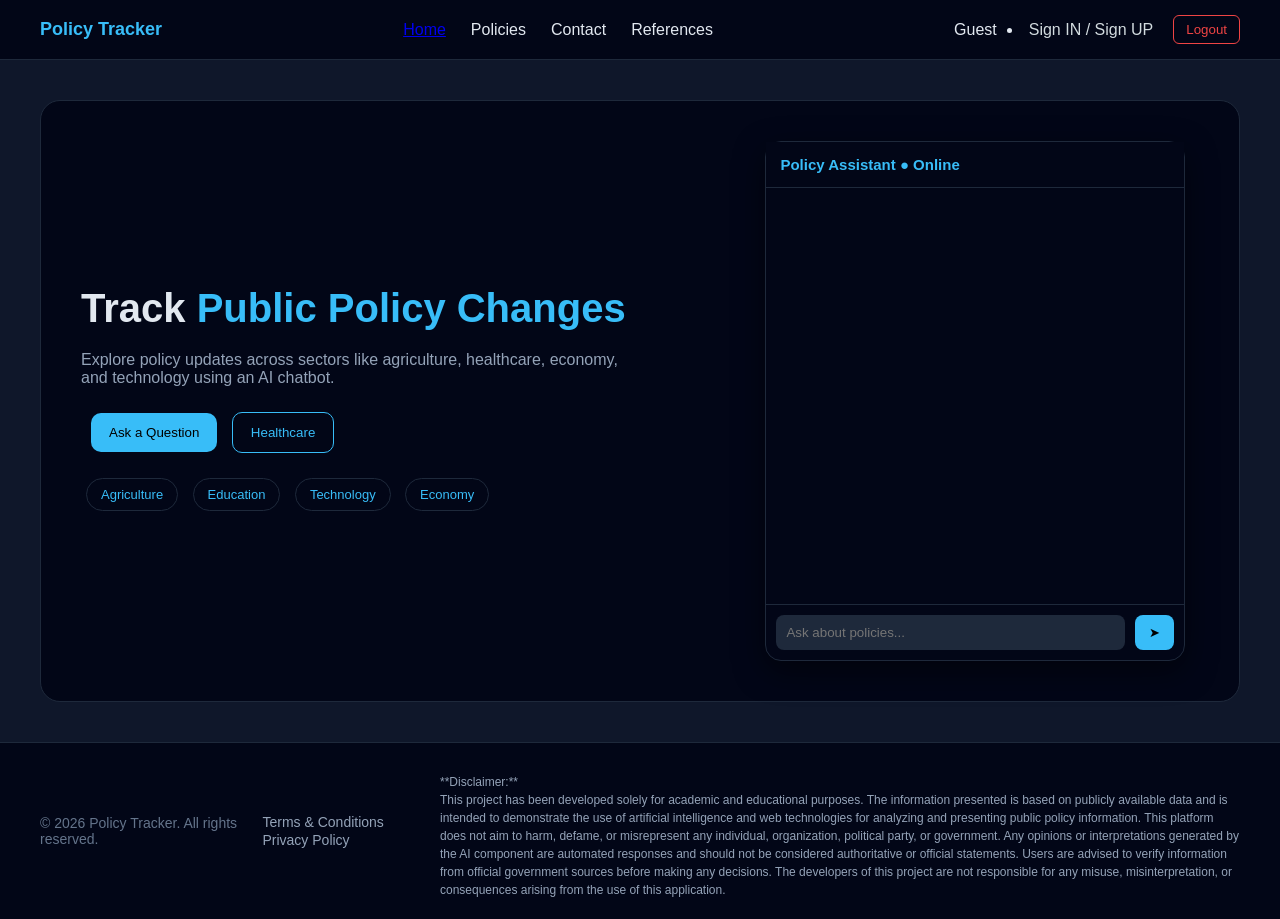
==== frontend/index.html @ f4ffaf3b "Initial commit - AI Policy Tracker" ====
<!DOCTYPE html>

<html lang="en">

<head>
    <meta charset="UTF-8">
    <title>Policy Tracker</title>
    <link rel="stylesheet" href="style.css">
</head>

<body>

    <!-- NAVBAR -->

    <nav class="navbar">
        <div class="logo">Policy Tracker</div>


        <ul class="nav-links">
            <li class="active"><a href="index.html">Home</a></li>
            <li onclick="sendCategory('all')">Policies</li>
            <li onclick="goToContact()">Contact</li>
            <li onclick="goToReferences()">References</li>
        </ul>

        <div class="nav-right">
            <span id="username">Guest</span>
            <li id="loginLink"><a href="login.html">Sign IN / Sign UP</a></li>
            <button onclick="logout()" class="logout-btn">Logout</button>
        </div>


    </nav>

    <!-- HERO WRAPPER -->

    <div class="hero-wrapper">


        <section class="hero">

            <!-- LEFT -->
            <div class="hero-left">
                <h1>
                    Track <span>Public Policy Changes</span>
                </h1>

                <p>
                    Explore policy updates across sectors like agriculture,
                    healthcare, economy, and technology using an AI chatbot.
                </p>

                <div class="hero-buttons">
                    <button onclick="focusInput()" class="primary-btn">
                        Ask a Question
                    </button>

                    <button onclick="sendCategory('healthcare')" class="secondary-btn">
                        Healthcare
                    </button>
                </div>

                <div class="quick-topics">
                    <span onclick="sendCategory('agriculture')">Agriculture</span>
                    <span onclick="sendCategory('education')">Education</span>
                    <span onclick="sendCategory('technology')">Technology</span>
                    <span onclick="sendCategory('economy')">Economy</span>
                </div>
            </div>

            <!-- RIGHT CHAT -->
            <div class="hero-right">

                <div class="container">

                    <div class="header">
                        Policy Assistant ● Online
                    </div>

                    <div id="chatbox"></div>

                    <div class="input-area">
                        <input type="text" id="userInput" placeholder="Ask about policies...">
                        <button onclick="sendMessage()">➤</button>
                    </div>

                </div>

            </div>

        </section>


    </div>

    <script src="script.js"></script>
    <footer class="footer">
        <div class="footer-content">


            <p class="copyright">
                © 2026 Policy Tracker. All rights reserved.
            </p>

            <div class="footer-links">
                <a href="terms.html">Terms & Conditions</a>
                <a href="privacy.html">Privacy Policy</a>
            </div>
            <p class="disclaimer">
                **Disclaimer:**<br>
This project has been developed solely for academic and educational purposes. The information presented is based on publicly available data and is intended to demonstrate the use of artificial intelligence and web technologies for analyzing and presenting public policy information.

This platform does not aim to harm, defame, or misrepresent any individual, organization, political party, or government. Any opinions or interpretations generated by the AI component are automated responses and should not be considered authoritative or official statements.

Users are advised to verify information from official government sources before making any decisions. The developers of this project are not responsible for any misuse, misinterpretation, or consequences arising from the use of this application.

            </p>

        </div>


    </footer>

</body>

</html>
---- frontend/style.css ----
/* RESET */

* {
  margin: 0;
  padding: 0;
  box-sizing: border-box;
  }

/* BODY */
body {
font-family: Arial, sans-serif;
background: #0f172a;
color: #e2e8f0;
min-height: 100vh;
}

/* ================= NAVBAR ================= */

.navbar {
display: flex;
justify-content: space-between;
align-items: center;
padding: 15px 40px;
background: #020617;
border-bottom: 1px solid #1e293b;
}

.logo {
font-size: 18px;
font-weight: bold;
color: #38bdf8;
}

/* NAV LINKS */

.nav-links {
list-style: none;
display: flex;
gap: 25px;
}

.nav-links li {
cursor: pointer;
transition: 0.2s;
}

.nav-links li:hover {
color: #38bdf8;
}

/* RIGHT SIDE */

.nav-right {
display: flex;
align-items: center;
gap: 10px;
}

/* LOGOUT */

.logout-btn {
border: 1px solid #ef4444;
background: transparent;
color: #ef4444;
padding: 6px 12px;
border-radius: 6px;
cursor: pointer;
}

.logout-btn:hover {
background: #ef4444;
color: white;
}

/* ================= HERO WRAPPER ================= */

.hero-wrapper {
max-width: 1200px;
margin: 40px auto;
padding: 40px;
border-radius: 20px;
background: #020617;
border: 1px solid #1e293b;
}

/* ================= HERO ================= */

.hero {
display: flex;
justify-content: space-between;
align-items: center;
gap: 60px;
flex-wrap: wrap;
}

/* LEFT */

.hero-left {
width: 50%;
}

.hero-left h1 {
font-size: 40px;
margin-bottom: 20px;
}

.hero-left span {
color: #38bdf8;
}

.hero-left p {
color: #94a3b8;
margin-bottom: 25px;
}

/* BUTTONS */

.hero-buttons {
margin-bottom: 20px;
}

.primary-btn {
background: #38bdf8;
color: black;
padding: 12px 18px;
border-radius: 10px;
border: none;
cursor: pointer;
transition: 0.2s;
}

.primary-btn:hover {
background: #0ea5e9;
}

.secondary-btn {
background: transparent;
border: 1px solid #38bdf8;
color: #38bdf8;
padding: 12px 18px;
border-radius: 10px;
margin-left: 10px;
cursor: pointer;
}

.secondary-btn:hover {
background: #38bdf8;
color: black;
}

/* QUICK TOPICS */

.quick-topics span {
display: inline-block;
margin: 5px;
padding: 8px 14px;
background: #020617;
border: 1px solid #1e293b;
border-radius: 20px;
cursor: pointer;
font-size: 13px;
transition: 0.2s;
}

.quick-topics span:hover {
background: #38bdf8;
color: black;
}

/* ================= CHAT ================= */

.hero-right {
width: 40%;
display: flex;
justify-content: center;
}

/* CHAT BOX */

.container {
width: 100%;
max-width: 420px;
height: 520px;
background: #020617;
border-radius: 16px;
display: flex;
flex-direction: column;
border: 1px solid #1e293b;
box-shadow: 0 10px 30px rgba(0,0,0,0.5);
}

/* HEADER */

.header {
background: #020617;
color: #38bdf8;
padding: 14px;
font-size: 15px;
font-weight: bold;
border-bottom: 1px solid #1e293b;
}

/* CHAT BODY */

#chatbox {
flex: 1;
padding: 15px;
overflow-y: auto;
display: flex;
flex-direction: column;
}

/* MESSAGES */

.message {
margin: 10px 0;
padding: 12px;
border-radius: 14px;
max-width: 75%;
font-size: 14px;
}

.user {
background: #38bdf8;
color: black;
align-self: flex-end;
}

.bot {
background: #1e293b;
color: #e2e8f0;
align-self: flex-start;
}

/* INPUT */

.input-area {
display: flex;
padding: 10px;
border-top: 1px solid #1e293b;
}

input {
flex: 1;
padding: 10px;
border: none;
outline: none;
border-radius: 8px;
background: #1e293b;
color: white;
}

button {
margin-left: 10px;
padding: 10px 14px;
background: #38bdf8;
color: black;
border: none;
border-radius: 8px;
cursor: pointer;
}

button:hover {
background: #0ea5e9;
}

/* SCROLLBAR */

#chatbox::-webkit-scrollbar {
width: 6px;
}

#chatbox::-webkit-scrollbar-thumb {
background: #334155;
border-radius: 10px;
}

#loginLink a {
color: #d2dbdf;
text-decoration: none;
}

/* ================= RESPONSIVE ================= */

@media (max-width: 900px) {
.hero-left,
.hero-right {
width: 100%;
}


.hero {
    flex-direction: column;
    text-align: center;
}


}
.footer {
margin-top: 40px;
padding: 20px 40px;
background: #020617;
border-top: 1px solid #1e293b;
}

.footer-content {
display: flex;
justify-content: space-between;
align-items: center;
max-width: 1200px;
margin: auto;
}

.footer-links a {
margin-left: 20px;
text-decoration: none;
color: #94a3b8;
font-size: 14px;
transition: 0.2s;
}

.footer-links a:hover {
color: #38bdf8;
}

.copyright {
font-size: 14px;
color: #64748b;
}

.disclaimer {
    font-size: 12px;
    color: #94a3b8;
    margin-top: 10px;
    line-height: 1.5;
    max-width: 800px;
}
.privacy-text {
    font-size: 14px;
    color: #94a3b8;
    line-height: 1.6;
    margin-top: 10px;
}
.terms-text {
    font-size: 14px;
    color: #94a3b8;
    line-height: 1.6;
    margin-top: 10px;
}
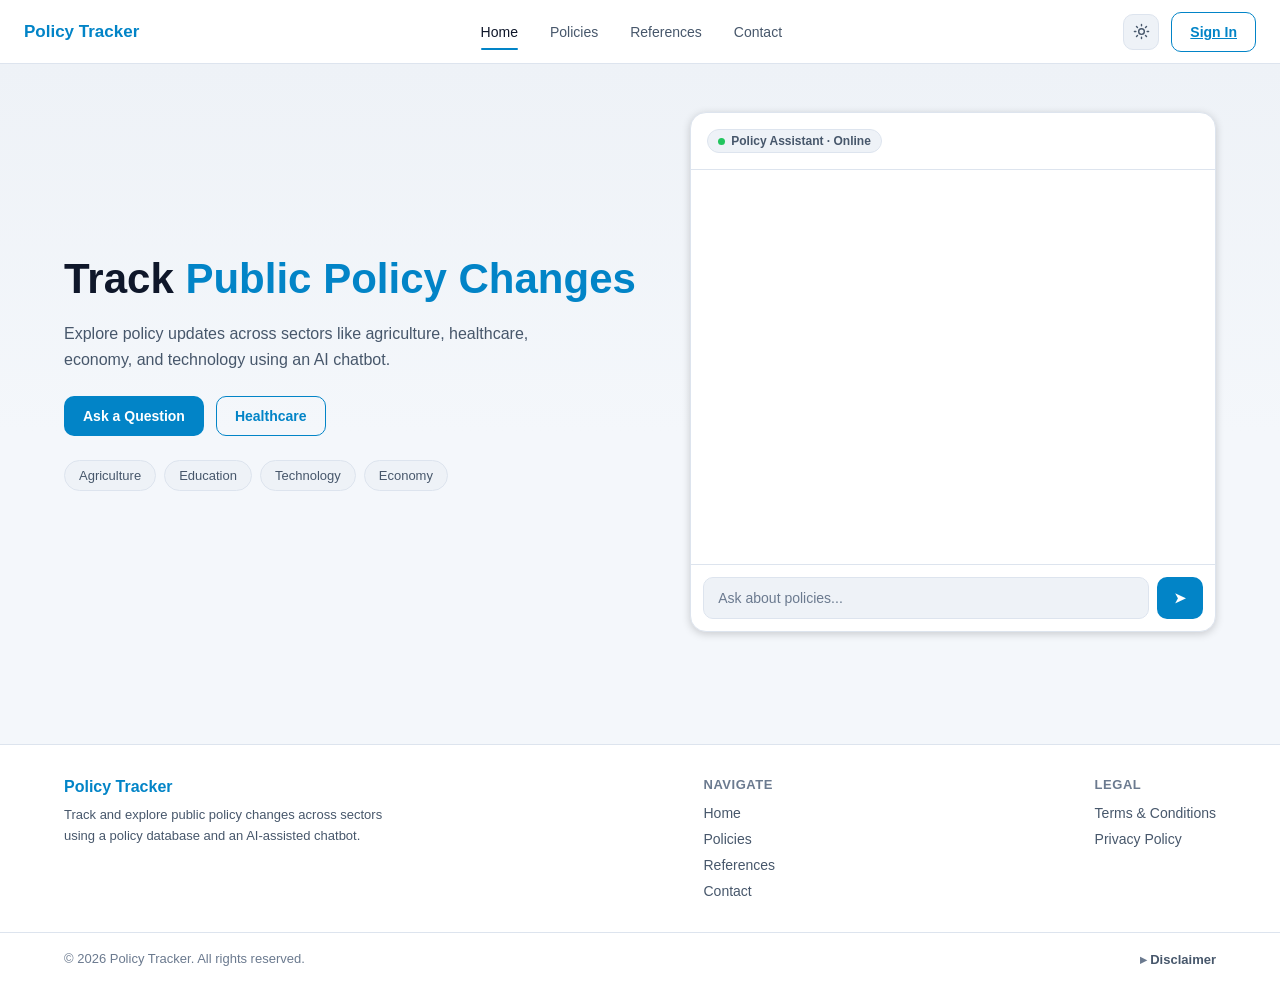
==== commit 8a10bfd9: "feat: unify frontend layout and theme" ====
--- a/frontend/index.html
+++ b/frontend/index.html
@@ -1,126 +1,94 @@
 <!DOCTYPE html>
-
 <html lang="en">
 
 <head>
     <meta charset="UTF-8">
+    <meta name="viewport" content="width=device-width, initial-scale=1.0">
     <title>Policy Tracker</title>
+    <!-- Prevents a flash of the wrong theme before shared.js runs -->
+    <script>
+        (function () {
+            try {
+                var t = localStorage.getItem('theme');
+                if (t !== 'light' && t !== 'dark') {
+                    t = (window.matchMedia && window.matchMedia('(prefers-color-scheme: light)').matches) ? 'light' : 'dark';
+                }
+                document.documentElement.setAttribute('data-theme', t);
+            } catch (e) {
+                document.documentElement.setAttribute('data-theme', 'dark');
+            }
+        })();
+    </script>
+    <link rel="stylesheet" href="shared/shared.css">
     <link rel="stylesheet" href="style.css">
 </head>
 
-<body>
+<body data-page="home" data-header="full">
 
-    <!-- NAVBAR -->
+    <div id="app-header"></div>
 
-    <nav class="navbar">
-        <div class="logo">Policy Tracker</div>
+    <main>
+        <div class="hero-wrapper">
+            <section class="hero page-container">
 
+                <!-- LEFT -->
+                <div class="hero-left">
+                    <h1>
+                        Track <span>Public Policy Changes</span>
+                    </h1>
 
-        <ul class="nav-links">
-            <li class="active"><a href="index.html">Home</a></li>
-            <li onclick="sendCategory('all')">Policies</li>
-            <li onclick="goToContact()">Contact</li>
-            <li onclick="goToReferences()">References</li>
-        </ul>
+                    <p>
+                        Explore policy updates across sectors like agriculture,
+                        healthcare, economy, and technology using an AI chatbot.
+                    </p>
 
-        <div class="nav-right">
-            <span id="username">Guest</span>
-            <li id="loginLink"><a href="login.html">Sign IN / Sign UP</a></li>
-            <button onclick="logout()" class="logout-btn">Logout</button>
-        </div>
+                    <div class="hero-buttons">
+                        <button onclick="focusInput()" class="btn btn-primary">
+                            Ask a Question
+                        </button>
 
+                        <button onclick="sendCategory('healthcare')" class="btn btn-secondary">
+                            Healthcare
+                        </button>
+                    </div>
 
-    </nav>
-
-    <!-- HERO WRAPPER -->
-
-    <div class="hero-wrapper">
-
-
-        <section class="hero">
-
-            <!-- LEFT -->
-            <div class="hero-left">
-                <h1>
-                    Track <span>Public Policy Changes</span>
-                </h1>
-
-                <p>
-                    Explore policy updates across sectors like agriculture,
-                    healthcare, economy, and technology using an AI chatbot.
-                </p>
-
-                <div class="hero-buttons">
-                    <button onclick="focusInput()" class="primary-btn">
-                        Ask a Question
-                    </button>
-
-                    <button onclick="sendCategory('healthcare')" class="secondary-btn">
-                        Healthcare
-                    </button>
+                    <div class="quick-topics">
+                        <span onclick="sendCategory('agriculture')">Agriculture</span>
+                        <span onclick="sendCategory('education')">Education</span>
+                        <span onclick="sendCategory('technology')">Technology</span>
+                        <span onclick="sendCategory('economy')">Economy</span>
+                    </div>
                 </div>
 
-                <div class="quick-topics">
-                    <span onclick="sendCategory('agriculture')">Agriculture</span>
-                    <span onclick="sendCategory('education')">Education</span>
-                    <span onclick="sendCategory('technology')">Technology</span>
-                    <span onclick="sendCategory('economy')">Economy</span>
-                </div>
-            </div>
+                <!-- RIGHT CHAT -->
+                <div class="hero-right">
 
-            <!-- RIGHT CHAT -->
-            <div class="hero-right">
+                    <div class="chat-card card">
 
-                <div class="container">
+                        <div class="chat-card__header">
+                            <span class="badge"><span class="badge-dot"></span>Policy Assistant · Online</span>
+                        </div>
 
-                    <div class="header">
-                        Policy Assistant ● Online
-                    </div>
+                        <div id="chatbox"></div>
 
-                    <div id="chatbox"></div>
+                        <div class="input-area">
+                            <input type="text" id="userInput" placeholder="Ask about policies...">
+                            <button onclick="sendMessage()" class="btn btn-primary" aria-label="Send message">➤</button>
+                        </div>
 
-                    <div class="input-area">
-                        <input type="text" id="userInput" placeholder="Ask about policies...">
-                        <button onclick="sendMessage()">➤</button>
                     </div>
 
                 </div>
 
-            </div>
+            </section>
+        </div>
+    </main>
 
-        </section>
+    <div id="app-footer"></div>
 
-
-    </div>
-
+    <script src="shared/shared.js"></script>
     <script src="script.js"></script>
-    <footer class="footer">
-        <div class="footer-content">
-
-
-            <p class="copyright">
-                © 2026 Policy Tracker. All rights reserved.
-            </p>
-
-            <div class="footer-links">
-                <a href="terms.html">Terms & Conditions</a>
-                <a href="privacy.html">Privacy Policy</a>
-            </div>
-            <p class="disclaimer">
-                **Disclaimer:**<br>
-This project has been developed solely for academic and educational purposes. The information presented is based on publicly available data and is intended to demonstrate the use of artificial intelligence and web technologies for analyzing and presenting public policy information.
-
-This platform does not aim to harm, defame, or misrepresent any individual, organization, political party, or government. Any opinions or interpretations generated by the AI component are automated responses and should not be considered authoritative or official statements.
-
-Users are advised to verify information from official government sources before making any decisions. The developers of this project are not responsible for any misuse, misinterpretation, or consequences arising from the use of this application.
-
-            </p>
-
-        </div>
-
-
-    </footer>
 
 </body>
 
-</html>+</html>
--- a/frontend/shared/shared.css
+++ b/frontend/shared/shared.css
@@ -0,0 +1,666 @@
+/* ==========================================================================
+   POLICY TRACKER — SHARED DESIGN SYSTEM
+   Tokens, reset, typography, base components, header, footer, theme,
+   and responsive rules used by every page in the app shell.
+   ========================================================================== */
+
+/* --------------------------------------------------------------------------
+   1. DESIGN TOKENS
+   Dark is the default/primary identity (preserves the existing app look).
+   Light is a deliberately designed counterpart, not an inversion.
+   -------------------------------------------------------------------------- */
+
+:root {
+  --font-sans: -apple-system, BlinkMacSystemFont, "Segoe UI", Roboto, Arial, sans-serif;
+
+  --space-1: 4px;
+  --space-2: 8px;
+  --space-3: 12px;
+  --space-4: 16px;
+  --space-5: 24px;
+  --space-6: 32px;
+  --space-7: 48px;
+  --space-8: 64px;
+
+  --radius-sm: 6px;
+  --radius-md: 10px;
+  --radius-lg: 16px;
+  --radius-pill: 999px;
+
+  --shadow-sm: 0 2px 8px rgba(0, 0, 0, 0.18);
+  --shadow-md: 0 10px 30px rgba(0, 0, 0, 0.35);
+
+  --transition-fast: 0.15s ease;
+  --transition-base: 0.2s ease;
+
+  --header-height: 64px;
+
+  /* accent family shared by both themes */
+  --accent-h: 199; /* hue anchor for the cyan/blue accent family */
+}
+
+/* DARK THEME (default) */
+:root,
+[data-theme="dark"] {
+  --bg: #0f172a;
+  --surface: #020617;
+  --surface-secondary: #1e293b;
+  --surface-hover: #16213b;
+  --text: #e2e8f0;
+  --text-secondary: #94a3b8;
+  --text-muted: #64748b;
+  --border: #1e293b;
+  --border-strong: #334155;
+  --accent: #38bdf8;
+  --accent-hover: #0ea5e9;
+  --accent-contrast: #04121c;
+  --danger: #ef4444;
+  --danger-hover: #dc2626;
+  --overlay: rgba(2, 6, 23, 0.65);
+  --scrollbar-thumb: #334155;
+}
+
+/* LIGHT THEME */
+[data-theme="light"] {
+  --bg: #f4f7fb;
+  --surface: #ffffff;
+  --surface-secondary: #eef2f7;
+  --surface-hover: #e5ebf3;
+  --text: #0f172a;
+  --text-secondary: #47576b;
+  --text-muted: #6b7a8f;
+  --border: #dde4ee;
+  --border-strong: #c6d0dd;
+  --accent: #0284c7;
+  --accent-hover: #0369a1;
+  --accent-contrast: #ffffff;
+  --danger: #dc2626;
+  --danger-hover: #b91c1c;
+  --overlay: rgba(15, 23, 42, 0.35);
+  --scrollbar-thumb: #c6d0dd;
+}
+
+/* --------------------------------------------------------------------------
+   2. RESET
+   -------------------------------------------------------------------------- */
+
+*,
+*::before,
+*::after {
+  margin: 0;
+  padding: 0;
+  box-sizing: border-box;
+}
+
+html {
+  -webkit-text-size-adjust: 100%;
+}
+
+body {
+  font-family: var(--font-sans);
+  background: var(--bg);
+  color: var(--text);
+  min-height: 100vh;
+  display: flex;
+  flex-direction: column;
+  transition: background var(--transition-base), color var(--transition-base);
+  overflow-x: hidden;
+}
+
+main {
+  flex: 1;
+  width: 100%;
+}
+
+img {
+  max-width: 100%;
+  display: block;
+}
+
+a {
+  color: inherit;
+}
+
+ul {
+  list-style: none;
+}
+
+button {
+  font-family: inherit;
+}
+
+/* --------------------------------------------------------------------------
+   3. TYPOGRAPHY
+   -------------------------------------------------------------------------- */
+
+h1, h2, h3, h4 {
+  font-weight: 700;
+  line-height: 1.25;
+  color: var(--text);
+}
+
+h1 { font-size: clamp(28px, 4vw, 42px); }
+h2 { font-size: clamp(22px, 3vw, 28px); }
+h3 { font-size: 18px; margin-bottom: var(--space-2); }
+
+p {
+  color: var(--text-secondary);
+  line-height: 1.6;
+}
+
+.text-muted {
+  color: var(--text-muted);
+}
+
+/* --------------------------------------------------------------------------
+   4. FOCUS STATES (accessibility)
+   -------------------------------------------------------------------------- */
+
+a:focus-visible,
+button:focus-visible,
+input:focus-visible,
+select:focus-visible,
+[tabindex]:focus-visible {
+  outline: 2px solid var(--accent);
+  outline-offset: 2px;
+  border-radius: var(--radius-sm);
+}
+
+/* --------------------------------------------------------------------------
+   5. BUTTONS
+   -------------------------------------------------------------------------- */
+
+.btn {
+  display: inline-flex;
+  align-items: center;
+  justify-content: center;
+  gap: var(--space-2);
+  padding: 11px 18px;
+  border-radius: var(--radius-md);
+  border: 1px solid transparent;
+  font-size: 14px;
+  font-weight: 600;
+  cursor: pointer;
+  transition: background var(--transition-fast), color var(--transition-fast),
+    border-color var(--transition-fast), transform var(--transition-fast);
+  white-space: nowrap;
+}
+
+.btn:active {
+  transform: translateY(1px);
+}
+
+.btn-primary {
+  background: var(--accent);
+  color: var(--accent-contrast);
+}
+
+.btn-primary:hover {
+  background: var(--accent-hover);
+}
+
+.btn-secondary {
+  background: transparent;
+  border-color: var(--accent);
+  color: var(--accent);
+}
+
+.btn-secondary:hover {
+  background: var(--accent);
+  color: var(--accent-contrast);
+}
+
+.btn-ghost {
+  background: transparent;
+  color: var(--text-secondary);
+  border-color: var(--border);
+}
+
+.btn-ghost:hover {
+  color: var(--text);
+  border-color: var(--border-strong);
+  background: var(--surface-secondary);
+}
+
+.btn-danger {
+  background: transparent;
+  border-color: var(--danger);
+  color: var(--danger);
+}
+
+.btn-danger:hover {
+  background: var(--danger);
+  color: white;
+}
+
+.btn-block {
+  width: 100%;
+}
+
+/* --------------------------------------------------------------------------
+   6. INPUTS / FORMS
+   -------------------------------------------------------------------------- */
+
+.field {
+  display: flex;
+  flex-direction: column;
+  gap: var(--space-2);
+  margin-bottom: var(--space-4);
+  text-align: left;
+}
+
+.field label {
+  font-size: 13px;
+  font-weight: 600;
+  color: var(--text-secondary);
+}
+
+input[type="text"],
+input[type="email"],
+input[type="password"],
+input[type="search"],
+select,
+textarea {
+  width: 100%;
+  padding: 12px 14px;
+  border-radius: var(--radius-md);
+  border: 1px solid var(--border);
+  background: var(--surface-secondary);
+  color: var(--text);
+  font-size: 14px;
+  font-family: inherit;
+  transition: border-color var(--transition-fast), background var(--transition-fast);
+}
+
+input::placeholder {
+  color: var(--text-muted);
+}
+
+input:focus,
+select:focus,
+textarea:focus {
+  outline: none;
+  border-color: var(--accent);
+}
+
+.form-status {
+  font-size: 13px;
+  color: var(--text-secondary);
+  min-height: 18px;
+}
+
+/* --------------------------------------------------------------------------
+   7. CARDS
+   -------------------------------------------------------------------------- */
+
+.card {
+  background: var(--surface);
+  border: 1px solid var(--border);
+  border-radius: var(--radius-lg);
+  box-shadow: var(--shadow-sm);
+}
+
+/* --------------------------------------------------------------------------
+   8. BADGES / STATUS
+   -------------------------------------------------------------------------- */
+
+.badge {
+  display: inline-flex;
+  align-items: center;
+  gap: 6px;
+  padding: 4px 10px;
+  border-radius: var(--radius-pill);
+  font-size: 12px;
+  font-weight: 600;
+  background: var(--surface-secondary);
+  color: var(--text-secondary);
+  border: 1px solid var(--border);
+}
+
+.badge-dot {
+  width: 7px;
+  height: 7px;
+  border-radius: 50%;
+  background: #22c55e;
+  flex-shrink: 0;
+}
+
+/* --------------------------------------------------------------------------
+   9. LAYOUT / CONTAINER
+   -------------------------------------------------------------------------- */
+
+.page-container {
+  width: 100%;
+  max-width: 1200px;
+  margin: 0 auto;
+  padding: var(--space-6) var(--space-5);
+}
+
+/* --------------------------------------------------------------------------
+   10. GLOBAL HEADER
+   -------------------------------------------------------------------------- */
+
+.app-header {
+  position: sticky;
+  top: 0;
+  z-index: 100;
+  display: flex;
+  align-items: center;
+  justify-content: space-between;
+  gap: var(--space-4);
+  height: var(--header-height);
+  padding: 0 var(--space-5);
+  background: var(--surface);
+  border-bottom: 1px solid var(--border);
+}
+
+.app-header__logo {
+  display: flex;
+  align-items: center;
+  gap: var(--space-2);
+  font-size: 17px;
+  font-weight: 700;
+  color: var(--accent);
+  text-decoration: none;
+  flex-shrink: 0;
+}
+
+.app-header__nav {
+  display: flex;
+  align-items: center;
+  gap: var(--space-6);
+}
+
+.app-header__nav a {
+  position: relative;
+  font-size: 14px;
+  font-weight: 500;
+  color: var(--text-secondary);
+  text-decoration: none;
+  padding: var(--space-2) 0;
+  transition: color var(--transition-fast);
+}
+
+.app-header__nav a:hover {
+  color: var(--text);
+}
+
+.app-header__nav a.is-active {
+  color: var(--text);
+}
+
+.app-header__nav a.is-active::after {
+  content: "";
+  position: absolute;
+  left: 0;
+  right: 0;
+  bottom: -2px;
+  height: 2px;
+  border-radius: var(--radius-pill);
+  background: var(--accent);
+}
+
+.app-header__right {
+  display: flex;
+  align-items: center;
+  gap: var(--space-3);
+  flex-shrink: 0;
+}
+
+.theme-toggle {
+  display: inline-flex;
+  align-items: center;
+  justify-content: center;
+  width: 36px;
+  height: 36px;
+  border-radius: var(--radius-md);
+  border: 1px solid var(--border);
+  background: var(--surface-secondary);
+  color: var(--text-secondary);
+  cursor: pointer;
+  transition: color var(--transition-fast), border-color var(--transition-fast);
+}
+
+.theme-toggle:hover {
+  color: var(--text);
+  border-color: var(--border-strong);
+}
+
+.theme-toggle svg {
+  width: 17px;
+  height: 17px;
+}
+
+.theme-toggle .icon-sun { display: none; }
+.theme-toggle .icon-moon { display: block; }
+[data-theme="light"] .theme-toggle .icon-sun { display: block; }
+[data-theme="light"] .theme-toggle .icon-moon { display: none; }
+
+.app-header__account {
+  display: flex;
+  align-items: center;
+  gap: var(--space-3);
+}
+
+.app-header__username {
+  font-size: 14px;
+  font-weight: 600;
+  color: var(--text);
+  max-width: 140px;
+  overflow: hidden;
+  text-overflow: ellipsis;
+  white-space: nowrap;
+}
+
+/* mobile menu toggle button (hidden on desktop) */
+.app-header__menu-btn {
+  display: none;
+  width: 36px;
+  height: 36px;
+  align-items: center;
+  justify-content: center;
+  border-radius: var(--radius-md);
+  border: 1px solid var(--border);
+  background: var(--surface-secondary);
+  color: var(--text);
+  cursor: pointer;
+}
+
+.app-header__menu-btn svg {
+  width: 18px;
+  height: 18px;
+}
+
+/* --------------------------------------------------------------------------
+   11. GLOBAL FOOTER
+   -------------------------------------------------------------------------- */
+
+.app-footer {
+  border-top: 1px solid var(--border);
+  background: var(--surface);
+  margin-top: var(--space-8);
+}
+
+.app-footer__inner {
+  max-width: 1200px;
+  margin: 0 auto;
+  padding: var(--space-6) var(--space-5);
+  display: flex;
+  flex-wrap: wrap;
+  justify-content: space-between;
+  gap: var(--space-6);
+}
+
+.app-footer__brand h4 {
+  color: var(--accent);
+  font-size: 16px;
+  margin-bottom: var(--space-2);
+}
+
+.app-footer__brand p {
+  max-width: 320px;
+  font-size: 13px;
+}
+
+.app-footer__col h5 {
+  font-size: 13px;
+  font-weight: 700;
+  text-transform: uppercase;
+  letter-spacing: 0.04em;
+  color: var(--text-muted);
+  margin-bottom: var(--space-3);
+}
+
+.app-footer__col ul {
+  display: flex;
+  flex-direction: column;
+  gap: var(--space-2);
+}
+
+.app-footer__col a {
+  font-size: 14px;
+  color: var(--text-secondary);
+  text-decoration: none;
+  transition: color var(--transition-fast);
+}
+
+.app-footer__col a:hover {
+  color: var(--accent);
+}
+
+.app-footer__bottom {
+  border-top: 1px solid var(--border);
+}
+
+.app-footer__bottom-inner {
+  max-width: 1200px;
+  margin: 0 auto;
+  padding: var(--space-4) var(--space-5);
+  display: flex;
+  flex-wrap: wrap;
+  align-items: center;
+  justify-content: space-between;
+  gap: var(--space-2);
+}
+
+.app-footer__copyright {
+  font-size: 13px;
+  color: var(--text-muted);
+}
+
+.app-footer__disclaimer {
+  font-size: 13px;
+}
+
+.app-footer__disclaimer summary {
+  cursor: pointer;
+  color: var(--text-secondary);
+  font-weight: 600;
+  list-style: none;
+}
+
+.app-footer__disclaimer summary::-webkit-details-marker {
+  display: none;
+}
+
+.app-footer__disclaimer summary:hover {
+  color: var(--accent);
+}
+
+.app-footer__disclaimer summary::before {
+  content: "▸ ";
+  color: var(--text-muted);
+}
+
+.app-footer__disclaimer[open] summary::before {
+  content: "▾ ";
+}
+
+.app-footer__disclaimer-text {
+  margin-top: var(--space-3);
+  font-size: 12px;
+  line-height: 1.6;
+  color: var(--text-muted);
+  max-width: 760px;
+  white-space: pre-line;
+}
+
+/* footer used on simplified/auth pages */
+.app-footer--simple .app-footer__inner {
+  padding-bottom: var(--space-4);
+}
+
+/* --------------------------------------------------------------------------
+   12. SIMPLIFIED (AUTH) HEADER
+   -------------------------------------------------------------------------- */
+
+.app-header--simple .app-header__nav {
+  display: none;
+}
+
+/* --------------------------------------------------------------------------
+   13. RESPONSIVE FOUNDATION
+   -------------------------------------------------------------------------- */
+
+@media (max-width: 900px) {
+  .app-header__nav {
+    position: fixed;
+    top: var(--header-height);
+    left: 0;
+    right: 0;
+    flex-direction: column;
+    align-items: flex-start;
+    gap: 0;
+    background: var(--surface);
+    border-bottom: 1px solid var(--border);
+    padding: var(--space-2) var(--space-5) var(--space-4);
+    transform: translateY(-8px);
+    opacity: 0;
+    pointer-events: none;
+    transition: transform var(--transition-base), opacity var(--transition-base);
+  }
+
+  .app-header__nav.is-open {
+    transform: translateY(0);
+    opacity: 1;
+    pointer-events: auto;
+  }
+
+  .app-header__nav a {
+    width: 100%;
+    padding: var(--space-3) 0;
+    border-bottom: 1px solid var(--border);
+  }
+
+  .app-header__nav a.is-active::after {
+    display: none;
+  }
+
+  .app-header__menu-btn {
+    display: inline-flex;
+  }
+
+  .app-header__username {
+    display: none;
+  }
+}
+
+@media (max-width: 640px) {
+  .app-header {
+    padding: 0 var(--space-4);
+  }
+
+  .page-container {
+    padding: var(--space-5) var(--space-4);
+  }
+
+  .app-footer__inner {
+    flex-direction: column;
+    gap: var(--space-5);
+  }
+
+  .app-footer__bottom-inner {
+    flex-direction: column;
+    align-items: flex-start;
+  }
+}
--- a/frontend/style.css
+++ b/frontend/style.css
@@ -1,349 +1,197 @@
-/* RESET */
+/* style.css — page-specific styles for index.html (hero + chatbot) and the
+   legal pages (terms.html / privacy.html). Relies on shared/shared.css for
+   tokens, reset, buttons, cards, header and footer. */
 
-* {
-  margin: 0;
-  padding: 0;
-  box-sizing: border-box;
-  }
+/* ---------------------------------------------------------------------
+   HOME — HERO
+   --------------------------------------------------------------------- */
 
-/* BODY */
-body {
-font-family: Arial, sans-serif;
-background: #0f172a;
-color: #e2e8f0;
-min-height: 100vh;
+.hero-wrapper {
+  background: linear-gradient(180deg, var(--surface-secondary) 0%, var(--bg) 60%);
 }
 
-/* ================= NAVBAR ================= */
-
-.navbar {
-display: flex;
-justify-content: space-between;
-align-items: center;
-padding: 15px 40px;
-background: #020617;
-border-bottom: 1px solid #1e293b;
-}
-
-.logo {
-font-size: 18px;
-font-weight: bold;
-color: #38bdf8;
-}
-
-/* NAV LINKS */
-
-.nav-links {
-list-style: none;
-display: flex;
-gap: 25px;
-}
-
-.nav-links li {
-cursor: pointer;
-transition: 0.2s;
-}
-
-.nav-links li:hover {
-color: #38bdf8;
-}
-
-/* RIGHT SIDE */
-
-.nav-right {
-display: flex;
-align-items: center;
-gap: 10px;
-}
-
-/* LOGOUT */
-
-.logout-btn {
-border: 1px solid #ef4444;
-background: transparent;
-color: #ef4444;
-padding: 6px 12px;
-border-radius: 6px;
-cursor: pointer;
-}
-
-.logout-btn:hover {
-background: #ef4444;
-color: white;
-}
-
-/* ================= HERO WRAPPER ================= */
-
-.hero-wrapper {
-max-width: 1200px;
-margin: 40px auto;
-padding: 40px;
-border-radius: 20px;
-background: #020617;
-border: 1px solid #1e293b;
-}
-
-/* ================= HERO ================= */
-
 .hero {
-display: flex;
-justify-content: space-between;
-align-items: center;
-gap: 60px;
-flex-wrap: wrap;
-}
-
-/* LEFT */
-
-.hero-left {
-width: 50%;
+  display: grid;
+  grid-template-columns: 1.1fr 1fr;
+  gap: var(--space-7);
+  align-items: center;
+  min-height: calc(100vh - var(--header-height) - 260px);
+  padding-top: var(--space-7);
+  padding-bottom: var(--space-7);
 }
 
 .hero-left h1 {
-font-size: 40px;
-margin-bottom: 20px;
+  margin-bottom: var(--space-4);
 }
 
-.hero-left span {
-color: #38bdf8;
+.hero-left h1 span {
+  color: var(--accent);
 }
 
-.hero-left p {
-color: #94a3b8;
-margin-bottom: 25px;
+.hero-left > p {
+  font-size: 16px;
+  max-width: 480px;
+  margin-bottom: var(--space-5);
 }
 
-/* BUTTONS */
-
 .hero-buttons {
-margin-bottom: 20px;
+  display: flex;
+  flex-wrap: wrap;
+  gap: var(--space-3);
+  margin-bottom: var(--space-5);
 }
 
-.primary-btn {
-background: #38bdf8;
-color: black;
-padding: 12px 18px;
-border-radius: 10px;
-border: none;
-cursor: pointer;
-transition: 0.2s;
+.quick-topics {
+  display: flex;
+  flex-wrap: wrap;
+  gap: var(--space-2);
 }
 
-.primary-btn:hover {
-background: #0ea5e9;
-}
-
-.secondary-btn {
-background: transparent;
-border: 1px solid #38bdf8;
-color: #38bdf8;
-padding: 12px 18px;
-border-radius: 10px;
-margin-left: 10px;
-cursor: pointer;
-}
-
-.secondary-btn:hover {
-background: #38bdf8;
-color: black;
-}
-
-/* QUICK TOPICS */
-
 .quick-topics span {
-display: inline-block;
-margin: 5px;
-padding: 8px 14px;
-background: #020617;
-border: 1px solid #1e293b;
-border-radius: 20px;
-cursor: pointer;
-font-size: 13px;
-transition: 0.2s;
+  padding: 7px 14px;
+  border-radius: var(--radius-pill);
+  background: var(--surface-secondary);
+  border: 1px solid var(--border);
+  color: var(--text-secondary);
+  font-size: 13px;
+  cursor: pointer;
+  transition: color var(--transition-fast), border-color var(--transition-fast);
 }
 
 .quick-topics span:hover {
-background: #38bdf8;
-color: black;
+  color: var(--accent);
+  border-color: var(--accent);
 }
 
-/* ================= CHAT ================= */
+/* ---------------------------------------------------------------------
+   HOME — CHAT CARD
+   --------------------------------------------------------------------- */
 
 .hero-right {
-width: 40%;
-display: flex;
-justify-content: center;
+  width: 100%;
 }
 
-/* CHAT BOX */
-
-.container {
-width: 100%;
-max-width: 420px;
-height: 520px;
-background: #020617;
-border-radius: 16px;
-display: flex;
-flex-direction: column;
-border: 1px solid #1e293b;
-box-shadow: 0 10px 30px rgba(0,0,0,0.5);
+.chat-card {
+  display: flex;
+  flex-direction: column;
+  height: 520px;
+  overflow: hidden;
 }
 
-/* HEADER */
-
-.header {
-background: #020617;
-color: #38bdf8;
-padding: 14px;
-font-size: 15px;
-font-weight: bold;
-border-bottom: 1px solid #1e293b;
+.chat-card__header {
+  padding: var(--space-4);
+  border-bottom: 1px solid var(--border);
 }
 
-/* CHAT BODY */
-
 #chatbox {
-flex: 1;
-padding: 15px;
-overflow-y: auto;
-display: flex;
-flex-direction: column;
+  flex: 1;
+  overflow-y: auto;
+  padding: var(--space-4);
+  display: flex;
+  flex-direction: column;
+  gap: var(--space-3);
 }
 
-/* MESSAGES */
-
-.message {
-margin: 10px 0;
-padding: 12px;
-border-radius: 14px;
-max-width: 75%;
-font-size: 14px;
+#chatbox .message {
+  max-width: 85%;
+  padding: 10px 14px;
+  border-radius: var(--radius-md);
+  font-size: 14px;
+  line-height: 1.5;
+  white-space: pre-wrap;
+  word-break: break-word;
 }
 
-.user {
-background: #38bdf8;
-color: black;
-align-self: flex-end;
+#chatbox .message.user {
+  align-self: flex-end;
+  background: var(--accent);
+  color: var(--accent-contrast);
+  border-bottom-right-radius: 4px;
 }
 
-.bot {
-background: #1e293b;
-color: #e2e8f0;
-align-self: flex-start;
+#chatbox .message.bot {
+  align-self: flex-start;
+  background: var(--surface-secondary);
+  color: var(--text);
+  border-bottom-left-radius: 4px;
 }
 
-/* INPUT */
-
 .input-area {
-display: flex;
-padding: 10px;
-border-top: 1px solid #1e293b;
+  display: flex;
+  gap: var(--space-2);
+  padding: var(--space-3);
+  border-top: 1px solid var(--border);
 }
 
-input {
-flex: 1;
-padding: 10px;
-border: none;
-outline: none;
-border-radius: 8px;
-background: #1e293b;
-color: white;
+.input-area input {
+  flex: 1;
 }
 
-button {
-margin-left: 10px;
-padding: 10px 14px;
-background: #38bdf8;
-color: black;
-border: none;
-border-radius: 8px;
-cursor: pointer;
+.input-area .btn {
+  padding: 11px 16px;
 }
 
-button:hover {
-background: #0ea5e9;
+/* ---------------------------------------------------------------------
+   LEGAL PAGES (terms.html / privacy.html)
+   --------------------------------------------------------------------- */
+
+.legal-page {
+  display: flex;
+  justify-content: center;
 }
 
-/* SCROLLBAR */
-
-#chatbox::-webkit-scrollbar {
-width: 6px;
+.legal-container {
+  width: 100%;
+  max-width: 760px;
+  padding: var(--space-7) var(--space-5);
 }
 
-#chatbox::-webkit-scrollbar-thumb {
-background: #334155;
-border-radius: 10px;
+.legal-container h2 {
+  margin-bottom: var(--space-3);
 }
 
-#loginLink a {
-color: #d2dbdf;
-text-decoration: none;
+.legal-container h3 {
+  margin-top: var(--space-6);
 }
 
-/* ================= RESPONSIVE ================= */
+.legal-container p,
+.legal-container li {
+  font-size: 14.5px;
+  margin-bottom: var(--space-3);
+}
+
+.legal-container ul {
+  padding-left: var(--space-5);
+  list-style: disc;
+}
+
+/* ---------------------------------------------------------------------
+   RESPONSIVE
+   --------------------------------------------------------------------- */
 
 @media (max-width: 900px) {
-.hero-left,
-.hero-right {
-width: 100%;
+  .hero {
+    grid-template-columns: 1fr;
+    min-height: auto;
+    gap: var(--space-6);
+  }
+
+  .chat-card {
+    height: 440px;
+  }
 }
 
+@media (max-width: 480px) {
+  .hero-buttons {
+    flex-direction: column;
+    align-items: stretch;
+  }
 
-.hero {
-    flex-direction: column;
-    text-align: center;
+  .chat-card {
+    height: 400px;
+  }
+
+  #chatbox .message {
+    max-width: 92%;
+  }
 }
-
-
-}
-.footer {
-margin-top: 40px;
-padding: 20px 40px;
-background: #020617;
-border-top: 1px solid #1e293b;
-}
-
-.footer-content {
-display: flex;
-justify-content: space-between;
-align-items: center;
-max-width: 1200px;
-margin: auto;
-}
-
-.footer-links a {
-margin-left: 20px;
-text-decoration: none;
-color: #94a3b8;
-font-size: 14px;
-transition: 0.2s;
-}
-
-.footer-links a:hover {
-color: #38bdf8;
-}
-
-.copyright {
-font-size: 14px;
-color: #64748b;
-}
-
-.disclaimer {
-    font-size: 12px;
-    color: #94a3b8;
-    margin-top: 10px;
-    line-height: 1.5;
-    max-width: 800px;
-}
-.privacy-text {
-    font-size: 14px;
-    color: #94a3b8;
-    line-height: 1.6;
-    margin-top: 10px;
-}
-.terms-text {
-    font-size: 14px;
-    color: #94a3b8;
-    line-height: 1.6;
-    margin-top: 10px;
-}
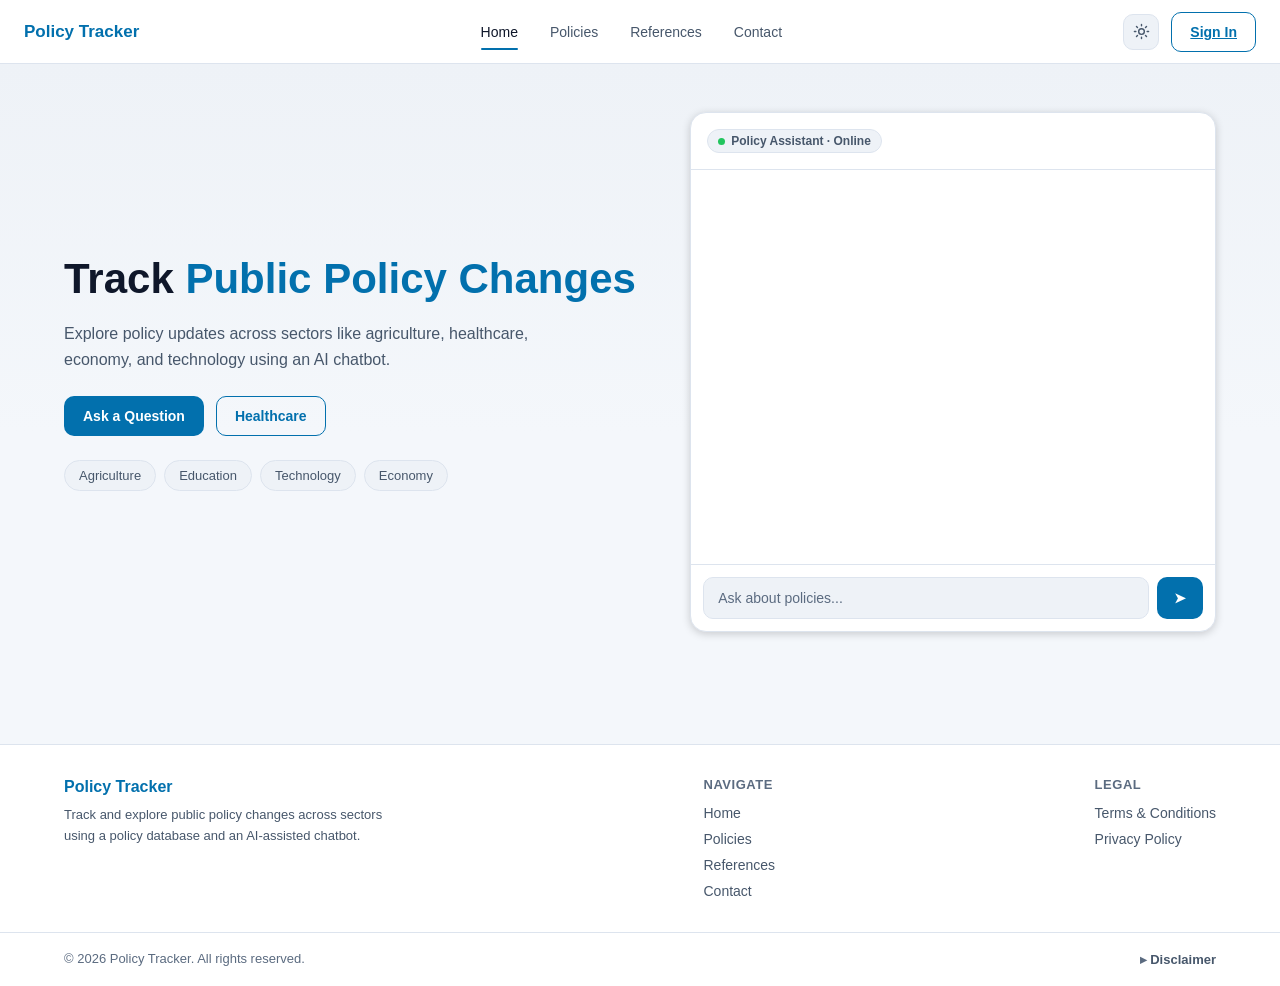
==== commit 1080834b: "Improve responsive frontend and accessibility" ====
--- a/frontend/index.html
+++ b/frontend/index.html
@@ -52,11 +52,13 @@
                         </button>
                     </div>
 
-                    <div class="quick-topics">
-                        <span onclick="sendCategory('agriculture')">Agriculture</span>
-                        <span onclick="sendCategory('education')">Education</span>
-                        <span onclick="sendCategory('technology')">Technology</span>
-                        <span onclick="sendCategory('economy')">Economy</span>
+                    <!-- Real buttons (were clickable spans): keyboard- and
+                         screen-reader-operable, with a proper touch target. -->
+                    <div class="quick-topics" role="group" aria-label="Quick topics">
+                        <button type="button" class="quick-topic" onclick="sendCategory('agriculture')">Agriculture</button>
+                        <button type="button" class="quick-topic" onclick="sendCategory('education')">Education</button>
+                        <button type="button" class="quick-topic" onclick="sendCategory('technology')">Technology</button>
+                        <button type="button" class="quick-topic" onclick="sendCategory('economy')">Economy</button>
                     </div>
                 </div>
 
@@ -69,10 +71,10 @@
                             <span class="badge"><span class="badge-dot"></span>Policy Assistant · Online</span>
                         </div>
 
-                        <div id="chatbox"></div>
+                        <div id="chatbox" role="log" aria-live="polite" aria-label="Conversation with the policy assistant"></div>
 
                         <div class="input-area">
-                            <input type="text" id="userInput" placeholder="Ask about policies...">
+                            <input type="text" id="userInput" placeholder="Ask about policies..." aria-label="Your question" autocomplete="off" enterkeyhint="send">
                             <button onclick="sendMessage()" class="btn btn-primary" aria-label="Send message">➤</button>
                         </div>
 
--- a/frontend/shared/shared.css
+++ b/frontend/shared/shared.css
@@ -48,7 +48,7 @@
   --surface-hover: #16213b;
   --text: #e2e8f0;
   --text-secondary: #94a3b8;
-  --text-muted: #64748b;
+  --text-muted: #8493aa; /* Phase 16: was #64748b (3.1-4.2:1); now >= 4.5:1 on every dark surface */
   --border: #1e293b;
   --border-strong: #334155;
   --accent: #38bdf8;
@@ -68,10 +68,10 @@
   --surface-hover: #e5ebf3;
   --text: #0f172a;
   --text-secondary: #47576b;
-  --text-muted: #6b7a8f;
+  --text-muted: #5b6b80; /* Phase 16: was #6b7a8f (3.9-4.4:1); now >= 4.5:1 on every light surface */
   --border: #dde4ee;
   --border-strong: #c6d0dd;
-  --accent: #0284c7;
+  --accent: #0270ad; /* Phase 16: was #0284c7 (3.6-4.1:1 for small text/links); now >= 4.5:1 */
   --accent-hover: #0369a1;
   --accent-contrast: #ffffff;
   --danger: #dc2626;
@@ -101,6 +101,7 @@
   background: var(--bg);
   color: var(--text);
   min-height: 100vh;
+  min-height: 100dvh;
   display: flex;
   flex-direction: column;
   transition: background var(--transition-base), color var(--transition-base);
@@ -284,6 +285,7 @@
 }
 
 .form-status {
+  overflow-wrap: anywhere;
   font-size: 13px;
   color: var(--text-secondary);
   min-height: 18px;
@@ -306,6 +308,9 @@
 
 .badge {
   display: inline-flex;
+  max-width: 100%;
+  min-width: 0;
+  overflow-wrap: anywhere;
   align-items: center;
   gap: 6px;
   padding: 4px 10px;
@@ -491,7 +496,11 @@
   gap: var(--space-6);
 }
 
-.app-footer__brand h4 {
+/* .app-footer__brand p {13px, max-width} would otherwise out-rank a bare class */
+.app-footer__brand .app-footer__title {
+  max-width: none;
+  font-weight: 700;
+  line-height: 1.25;
   color: var(--accent);
   font-size: 16px;
   margin-bottom: var(--space-2);
@@ -502,7 +511,8 @@
   font-size: 13px;
 }
 
-.app-footer__col h5 {
+.app-footer__col-title {
+  line-height: normal; /* matches the former <h5> so the footer is pixel-identical */
   font-size: 13px;
   font-weight: 700;
   text-transform: uppercase;
@@ -617,17 +627,30 @@
     transform: translateY(-8px);
     opacity: 0;
     pointer-events: none;
-    transition: transform var(--transition-base), opacity var(--transition-base);
+    /* Closed = hidden from keyboard and assistive tech, not just invisible.
+       visibility animates discretely, so it flips only after the fade. */
+    visibility: hidden;
+    /* Never taller than the screen (short landscape phones): scroll inside. */
+    max-height: calc(100vh - var(--header-height));
+    max-height: calc(100dvh - var(--header-height));
+    overflow-y: auto;
+    overscroll-behavior: contain;
+    transition: transform var(--transition-base), opacity var(--transition-base),
+      visibility var(--transition-base);
   }
 
   .app-header__nav.is-open {
     transform: translateY(0);
     opacity: 1;
     pointer-events: auto;
+    visibility: visible;
   }
 
   .app-header__nav a {
+    display: flex;
+    align-items: center;
     width: 100%;
+    min-height: 44px;
     padding: var(--space-3) 0;
     border-bottom: 1px solid var(--border);
   }
@@ -664,3 +687,79 @@
     align-items: flex-start;
   }
 }
+
+/* --------------------------------------------------------------------------
+   14. PHASE 16 - MOBILE / TOUCH HARDENING
+   Additive only: nothing here applies to a wide, mouse-driven desktop, so the
+   desktop appearance is unchanged. Touch targets follow the 44x44px guideline.
+   -------------------------------------------------------------------------- */
+
+@media (max-width: 900px), (pointer: coarse) {
+  .app-header__menu-btn,
+  .theme-toggle {
+    width: 44px;
+    height: 44px;
+  }
+
+  .btn {
+    min-height: 44px;
+  }
+
+  input[type="text"],
+  input[type="email"],
+  input[type="password"],
+  input[type="search"],
+  select,
+  textarea {
+    min-height: 44px;
+    /* >= 16px stops iOS Safari zooming the page when a field is focused */
+    font-size: 16px;
+  }
+
+  .app-footer__col a {
+    display: inline-flex;
+    align-items: center;
+    min-height: 44px;
+  }
+
+  .app-footer__disclaimer summary {
+    display: flex;
+    align-items: center;
+    min-height: 44px;
+  }
+}
+
+/* Very narrow phones (320-400px): keep logo + every header control on screen. */
+@media (max-width: 400px) {
+  .app-header {
+    padding: 0 var(--space-3);
+    gap: var(--space-2);
+  }
+
+  .app-header__logo {
+    font-size: 16px;
+  }
+
+  .app-header__right,
+  .app-header__account {
+    gap: var(--space-2);
+  }
+
+  .app-header .btn {
+    padding-left: 12px;
+    padding-right: 12px;
+    font-size: 13px;
+  }
+}
+
+/* Respect the OS "reduce motion" setting everywhere. */
+@media (prefers-reduced-motion: reduce) {
+  *,
+  *::before,
+  *::after {
+    animation-duration: 0.01ms !important;
+    animation-iteration-count: 1 !important;
+    transition-duration: 0.01ms !important;
+    scroll-behavior: auto !important;
+  }
+}
--- a/frontend/style.css
+++ b/frontend/style.css
@@ -47,18 +47,19 @@
   gap: var(--space-2);
 }
 
-.quick-topics span {
+.quick-topics .quick-topic {
   padding: 7px 14px;
   border-radius: var(--radius-pill);
   background: var(--surface-secondary);
   border: 1px solid var(--border);
   color: var(--text-secondary);
+  font: inherit;
   font-size: 13px;
   cursor: pointer;
   transition: color var(--transition-fast), border-color var(--transition-fast);
 }
 
-.quick-topics span:hover {
+.quick-topics .quick-topic:hover {
   color: var(--accent);
   border-color: var(--accent);
 }
@@ -74,7 +75,9 @@
 .chat-card {
   display: flex;
   flex-direction: column;
-  height: 520px;
+  height: 520px; /* fallback for browsers without dvh */
+  height: min(520px, calc(100dvh - var(--header-height) - var(--space-5)));
+  min-height: 300px;
   overflow: hidden;
 }
 
@@ -85,7 +88,9 @@
 
 #chatbox {
   flex: 1;
+  min-height: 0; /* lets the flex child scroll instead of growing the card */
   overflow-y: auto;
+  overscroll-behavior: contain;
   padding: var(--space-4);
   display: flex;
   flex-direction: column;
@@ -100,6 +105,8 @@
   line-height: 1.5;
   white-space: pre-wrap;
   word-break: break-word;
+  overflow-wrap: anywhere; /* long URLs / policy names wrap instead of widening the bubble */
+  min-width: 0;
 }
 
 #chatbox .message.user {
@@ -125,10 +132,13 @@
 
 .input-area input {
   flex: 1;
+  min-width: 0; /* a flex item defaults to min-content; without this the field pushes Send off-screen */
 }
 
 .input-area .btn {
   padding: 11px 16px;
+  flex-shrink: 0;
+  min-width: 44px;
 }
 
 /* ---------------------------------------------------------------------
@@ -178,6 +188,7 @@
 
   .chat-card {
     height: 440px;
+    height: min(440px, calc(100dvh - var(--header-height) - var(--space-5)));
   }
 }
 
@@ -189,9 +200,14 @@
 
   .chat-card {
     height: 400px;
+    height: min(400px, calc(100dvh - var(--header-height) - var(--space-5)));
   }
 
   #chatbox .message {
     max-width: 92%;
   }
-}
+
+  .quick-topics .quick-topic {
+    min-height: 44px;
+  }
+}
